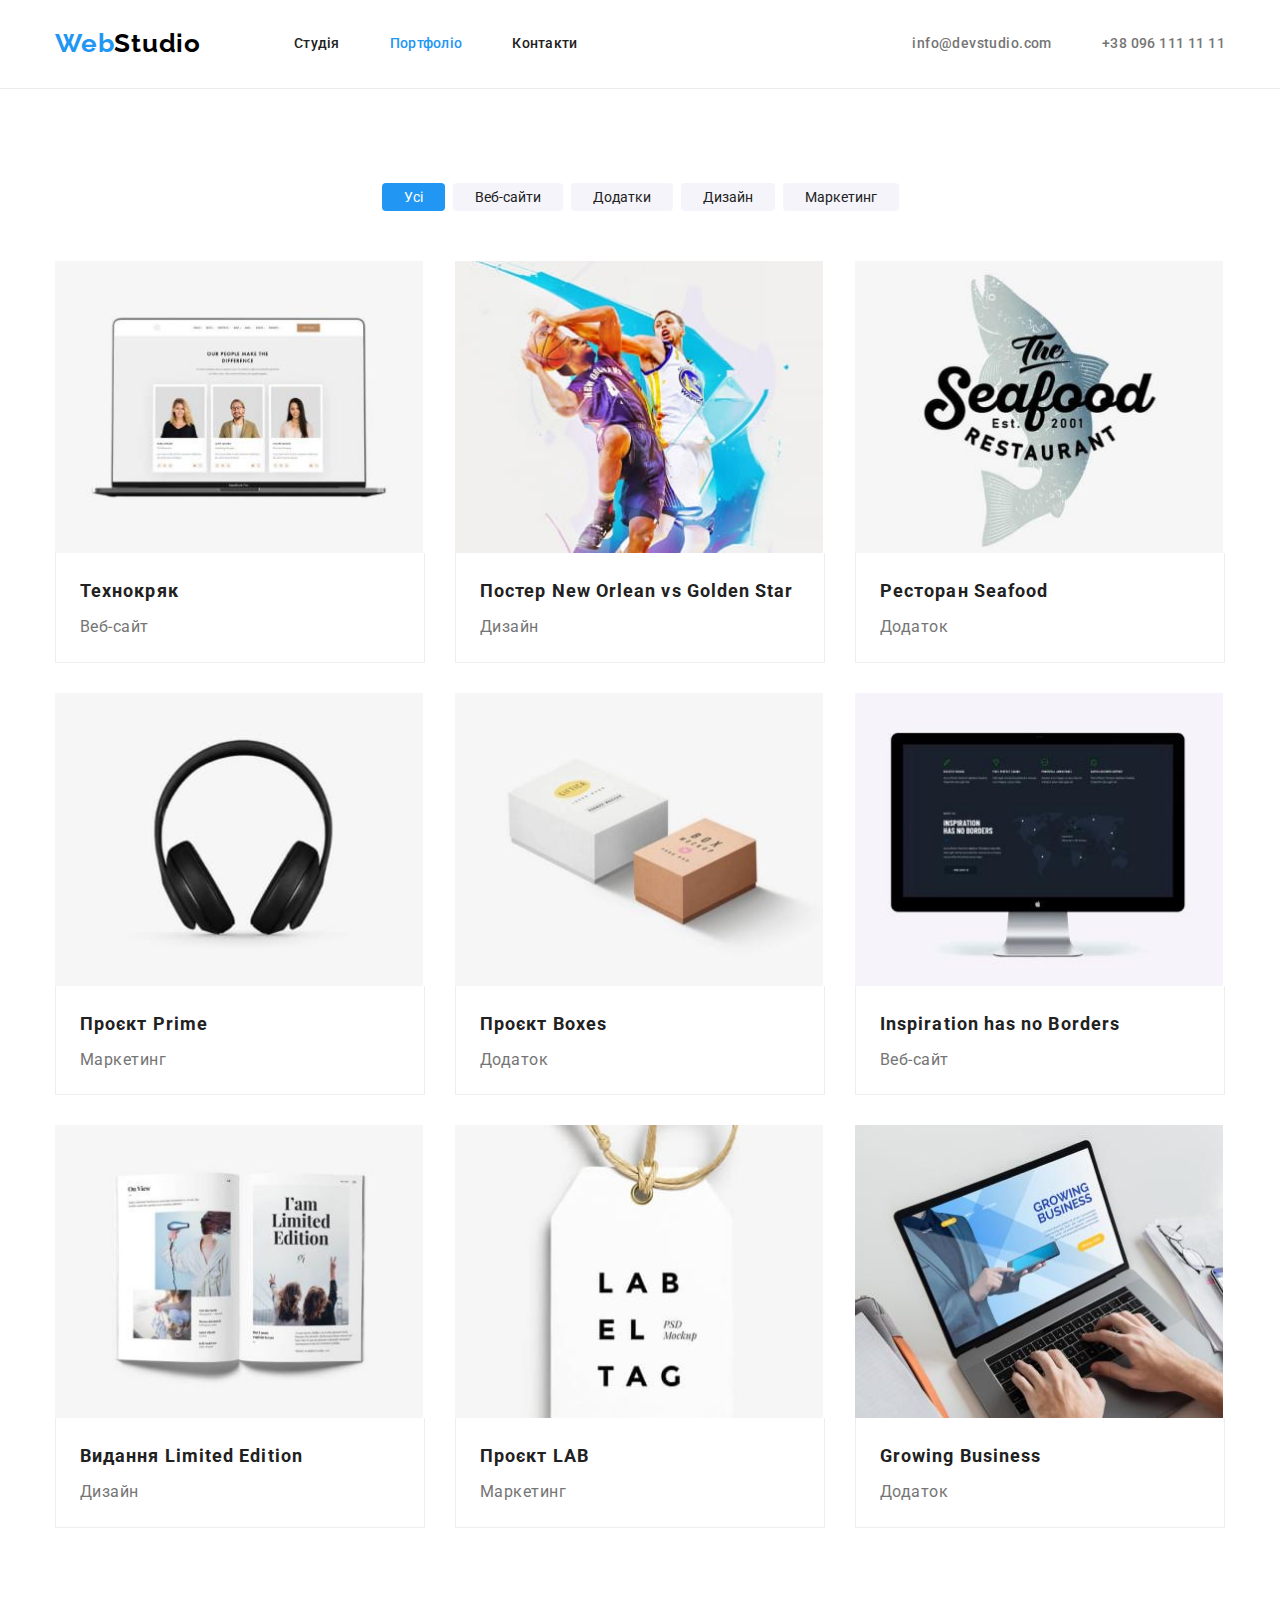
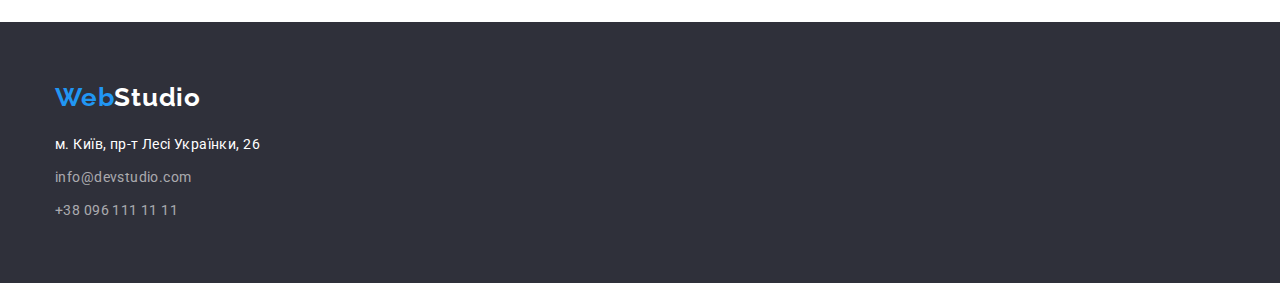
==== portfolio.html @ fe760b03 "Initial commit" ====
<!DOCTYPE html>
<html lang="uk">
  <head>
    <meta charset="UTF-8" />
    <meta http-equiv="X-UA-Compatible" content="IE=edge" />
    <meta name="viewport" content="width=device-width, initial-scale=1.0" />
    <title>Webstudio</title>
    <link rel="preconnect" href="https://fonts.googleapis.com" />
    <link rel="preconnect" href="https://fonts.gstatic.com" crossorigin />
    <link
      href="https://fonts.googleapis.com/css2?family=Raleway:wght@700&family=Roboto:wght@400;500;700;900&display=swap"
      rel="stylesheet"
    />
    <link
      rel="stylesheet"
      href="https://cdn.jsdelivr.net/npm/modern-normalize@2.0.0/modern-normalize.min.css"
    />
    <link rel="stylesheet" href="./css/styles.css" />
  </head>
  <body>
    <header class="header">
      <div class="container header-container">
        <a class="logo" lang="en" href="./index.html">
          Web<span class="logo-black">Studio</span></a
        >
        <nav>
          <ul class="links">
            <li class="header-item">
              <a class="header-link" href="./index.html">Студія</a>
            </li>
            <li class="header-item">
              <a class="header-link current" href="./portfolio.html"
                >Портфоліо</a
              >
            </li>
            <li class="header-item">
              <a class="header-link" href="">Контакти</a>
            </li>
          </ul>
        </nav>
        <ul class="contacts">
          <li class="contact-item">
            <a class="email" href="mailto:info@devstudio.com"
              >info@devstudio.com</a
            >
          </li>
          <li class="contact-item">
            <a class="phone-number" href="tel:+380961111111"
              >+38 096 111 11 11</a
            >
          </li>
        </ul>
      </div>
    </header>
    <main>
      <section class="section">
        <div class="container">
          <ul class="buttons">
            <li class="filter-item">
              <button class="filter filter-main" type="button">Усі</button>
            </li>
            <li class="filter-item">
              <button class="filter" type="button">Веб-сайти</button>
            </li>
            <li class="filter-item">
              <button class="filter" type="button">Додатки</button>
            </li>
            <li class="filter-item">
              <button class="filter" type="button">Дизайн</button>
            </li>
            <li class="filter-item">
              <button class="filter" type="button">Маркетинг</button>
            </li>
          </ul>

          <ul class="service">
            <li class="projects">
              <a class="project-item" href="">
                <img
                  class="project-photo"
                  src="./images-portfolio/website.jpg"
                  alt="website"
                />
                <div class="des-project">
                  <h3 class="name">Технокряк</h3>
                  <p class="works">Веб-сайт</p>
                </div>
              </a>
            </li>
            <li class="projects">
              <a class="project-item" href="">
                <img
                  class="project-photo"
                  src="./images-portfolio/poster.jpg"
                  alt="poster"
                />
                <div class="des-project">
                  <h3 class="name">
                    Постер
                    <span lang="en">New Orlean vs Golden Star</span>
                  </h3>
                  <p class="works">Дизайн</p>
                </div>
              </a>
            </li>
            <li class="projects">
              <a class="project-item" href="">
                <img
                  class="project-photo"
                  src="./images-portfolio/logo.jpg"
                  alt="logo"
                />
                <div class="des-project">
                  <h3 class="name">
                    Ресторан
                    <span lang="en">Seafood</span>
                  </h3>
                  <p class="works">Додаток</p>
                </div>
              </a>
            </li>
            <li class="projects">
              <a class="project-item" href="">
                <img
                  class="project-photo"
                  src="./images-portfolio/headphones.jpg"
                  alt="headphones"
                />
                <div class="des-project">
                  <h3 class="name">
                    Проєкт
                    <span lang="en">Prime</span>
                  </h3>
                  <p class="works">Маркетинг</p>
                </div>
              </a>
            </li>
            <li class="projects">
              <a class="project-item" href="">
                <img
                  class="project-photo"
                  src="./images-portfolio/boxes.jpg"
                  alt="boxes"
                />
                <div class="des-project">
                  <h3 class="name">
                    Проєкт
                    <span lang="en">Boxes</span>
                  </h3>
                  <p class="works">Додаток</p>
                </div>
              </a>
            </li>
            <li class="projects">
              <a class="project-item" href="">
                <img
                  class="project-photo"
                  src="./images-portfolio/PC.jpg"
                  alt="PC"
                />
                <div class="des-project">
                  <h3 class="name">
                    <span lang="en">Inspiration has no Borders</span>
                  </h3>
                  <p class="works">Веб-сайт</p>
                </div>
              </a>
            </li>
            <li class="projects">
              <a class="project-item" href="">
                <img
                  class="project-photo"
                  src="./images-portfolio/book.jpg"
                  alt="book"
                />
                <div class="des-project">
                  <h3 class="name">
                    Видання
                    <span lang="en">Limited Edition</span>
                  </h3>
                  <p class="works">Дизайн</p>
                </div>
              </a>
            </li>
            <li class="projects">
              <a class="project-item" href="">
                <img
                  class="project-photo"
                  src="./images-portfolio/label.jpg"
                  alt="label"
                />
                <div class="des-project">
                  <h3 class="name">
                    Проєкт
                    <span lang="en">LAB</span>
                  </h3>
                  <p class="works">Маркетинг</p>
                </div>
              </a>
            </li>
            <li class="projects">
              <a class="project-item" href="">
                <img
                  class="project-photo"
                  src="./images-portfolio/notebook.jpg"
                  alt="notebook"
                />
                <div class="des-project">
                  <h3 class="name">
                    <span lang="en">Growing Business</span>
                  </h3>
                  <p class="works">Додаток</p>
                </div>
              </a>
            </li>
          </ul>
        </div>
      </section>
    </main>
    <footer class="footer">
      <div class="container">
        <a class="logo end" lang="en" href="./index.html">
          Web<span class="logo-white">Studio</span></a
        >
        <address>
          <p class="address">м. Київ, пр-т Лесі Українки, 26</p>

          <a class="email-footer" href="mailto:info@devstudio.com"
            >info@devstudio.com</a
          >

          <a class="phone-number-footer" href="tel:+380961111111"
            >+38 096 111 11 11</a
          >
        </address>
      </div>
    </footer>
  </body>
</html>
---- css/styles.css ----
:root {
  --main-color: #ffffff;
  --second-color: #212121;
  --third-color: #757575;
  --buttom-color-1: #2196f3;
  --buttom-color-2: #188ce8;
  --buttom-color-3: #f5f4fa;
}

body {
  font-family: "Roboto", sans-serif;
  background-color: var(--main-color);
  color: var(--second-color);
  font-weight: 400;
  font-size: 14px;
  line-height: 1.7;
  letter-spacing: 0.03em;
}

h1,
h2,
h3,
h4,
h5,
h6,
p {
  margin: 0;
}

img {
  display: block;
}

ul {
  list-style: none;
  margin: 0;
  padding: 0;
}

.container {
  /** outline: 1px solid red; */
  width: 1200px;
  padding-left: 15px;
  padding-right: 15px;
  margin-left: auto;
  margin-right: auto;
}

.section {
  padding-top: 94px;
  padding-bottom: 94px;
}

address {
  margin-top: 20px;
}

/**
|====================
| Header section
|====================
*/

.header {
  border-bottom: 1px solid #ececec;
}

.header-container {
  display: flex;
  align-items: center;
}

.logo {
  color: var(--buttom-color-1);
  font-family: "Raleway", sans-serif;
  font-weight: 700;
  font-size: 26px;
  line-height: 1.2;
  letter-spacing: 0.03em;
  text-decoration: none;
  margin-right: 93px;
}

.logo.end {
  color: var(--buttom-color-1);
  font-family: "Raleway", sans-serif;
  font-weight: 700;
  font-size: 26px;
  line-height: 1.2;
  letter-spacing: 0.03em;
  text-decoration: none;
  margin-right: 0;
}

.header-item {
  margin-right: 50px;
}

.header-item:last-child {
  margin-right: 0;
}

.header-link {
  display: block;
  color: var(--second-color);
  text-decoration: none;
  font-weight: 500;
  font-size: 14px;
  letter-spacing: 0.02em;
  padding-top: 32px;
  padding-bottom: 32px;
}

.header-link.current {
  color: var(--buttom-color-1);
}

.logo-black {
  color: black;
}

.logo-white {
  color: var(--main-color);
  margin-right: 0;
}

.links {
  display: flex;
  align-items: center;
  padding: 0;
  margin: 0;
}

.header-link.current:hover,
.header-link:hover,
.contact-item:hover,
.email:hover,
.phone-number:hover,
.email-footer:hover,
.phone-number-footer:hover {
  cursor: pointer;
  color: var(--buttom-color-1);
}

.header-link.current:focus,
.header-link:focus,
.contact-item:focus,
.email:focus,
.phone-number:focus,
.email-footer:focus,
.phone-number-footer:focus {
  cursor: pointer;
  color: var(--buttom-color-1);
}

.contacts {
  display: flex;
  align-items: center;
  margin-left: auto;
  padding: 0;
}

.contact-item {
  margin-right: 50px;
}

.contact-item:last-child {
  margin-right: 0;
}

.email,
.phone-number {
  display: block;
  font-size: 14px;
  line-height: 1.7;
  letter-spacing: 0.03em;
  color: var(--third-color);
  text-decoration: none;
  padding-top: 32px;
  padding-bottom: 32px;
  font-weight: 500;
}

/**
|====================
| Title section + main btn
|====================
*/

.title,
.footer {
  background: #2f303a;
  color: var(--main-color);
}

.title.section {
  padding-top: 200px;
  padding-bottom: 200px;
}

.main-title {
  font-weight: 900;
  font-size: 44px;
  line-height: 1.3;
  text-align: center;
  letter-spacing: 0.06em;
  text-transform: uppercase;
  margin-bottom: 30px;

  width: 696px;
  margin-left: auto;
  margin-right: auto;
}

.main-btn {
  display: block;
  background-color: var(--buttom-color-1);
  color: var(--main-color);
  margin-left: auto;
  margin-right: auto;
  border-radius: 4px;
  width: 216px;
  height: 50px;
  font-weight: 700;
  font-size: 16px;
  line-height: 1.875;
  letter-spacing: 0.06em;
  text-align: center;
}

.main-btn:hover {
  background-color: var(--buttom-color-2);
}

.main-btn:focus {
  background-color: var(--buttom-color-2);
}

/**
|====================
| Description section
|====================
*/

.section .description {
  display: flex;
  align-items: flex-start;
  justify-content: center;
}

.feature {
  margin-right: 30px;
  width: 270px;
}

.feature:last-child {
  margin-right: 0;
}

.feature-title {
  font-weight: 700;
  font-size: 14px;
  line-height: 1.1;
  letter-spacing: 0.03em;
  text-transform: uppercase;
  margin-bottom: 10px;
  color: var(--second-color);
}

.feature-text {
  font-size: 14px;
  line-height: 1.7;
  letter-spacing: 0.03em;
  color: var(--third-color);
}

/**
|====================
| Main-title-metier section
|====================
*/

.main-title-metier.section {
  padding-top: 0;
}

.title-metier,
.title-team {
  font-weight: 700;
  font-size: 36px;
  line-height: 1.1;
  text-align: center;
  letter-spacing: 0.03em;
  margin-left: auto;
  margin-right: auto;
  color: var(--second-color);
  margin-bottom: 50px;
}

.metier-images {
  display: flex;
  align-items: flex-start;
  justify-content: center;
}

.metier-photo {
  margin-right: 30px;
}

.metier-photo:last-child {
  margin-right: 0;
}

/**
|====================
| Team section
|====================
*/

.main-title-team {
  background-color: var(--buttom-color-3);
}

.team-list {
  display: flex;
  align-items: flex-start;
  justify-content: center;
}

.team-card {
  background-color: var(--main-color);
  font-weight: 500;
  font-size: 16px;
  line-height: 1.1;
  text-align: center;
  letter-spacing: 0.03em;

  margin-right: 30px;
}

.team-card:last-child {
  margin-right: 0;
}

/**
.teammate-photo {
  margin-bottom: 30px;
}
*/

.des-mate {
  padding-top: 30px;
  padding-bottom: 30px;
}

.teammate {
  font-weight: 500;
  font-size: 16px;
  line-height: 1.1;
  text-align: center;
  letter-spacing: 0.03em;
  color: var(--second-color);
  margin-left: auto;
  margin-right: auto;
  margin-bottom: 10px;
}

.proffesion {
  font-size: 16px;
  line-height: 1.1;
  text-align: center;
  letter-spacing: 0.03em;
  color: var(--third-color);
  font-weight: 400;
  margin-left: auto;
  margin-right: auto;
}

/**
|====================
| Portfolio. html
| Filter section
|====================
*/

.section .buttons {
  display: flex;
  align-items: center;
  justify-content: center;
  margin-bottom: 50px;
}

.section .filter-item {
  margin-right: 8px;
}

.section .filter-item:last-child {
  margin-right: 0;
}

.filter {
  background-color: var(--buttom-color-3);
  color: var(--second-color);
  border: none;
  padding: 6px 22px;
  border-radius: 4px;
}

.section .filter-main {
  background-color: var(--buttom-color-1);
  color: var(--main-color);
}

.filter-main:hover,
.filter:hover,
.filter-main:focus,
.filter:focus {
  background-color: var(--buttom-color-1);
  color: var(--main-color);
  cursor: pointer;
}

/**
|====================
| contacts (footer)
|====================
*/

.footer {
  padding-top: 60px;
  padding-bottom: 60px;
}

.address {
  margin-bottom: 9px;
  font-style: normal;
  font-size: 14px;
  line-height: 1.7;
  letter-spacing: 0.03em;
  color: var(--main-color);
}

.email-footer,
.phone-number-footer {
  display: block;
  font-size: 14px;
  font-style: normal;
  line-height: 1.7;
  letter-spacing: 0.03em;
  color: rgba(255, 255, 255, 0.6);
  text-decoration: none;
}

.email-footer {
  margin-bottom: 9px;
}

/**
|====================
|Service section
|====================
*/

.service {
  list-style-type: none;

  display: flex;
  flex-wrap: wrap;
  gap: 30px;
}

.projects {
  background-color: var(--main-color);

  flex-basis: calc((100% - 60px) / 3);
}

.project-item {
  text-decoration: none;
}

.project-photo {
  width: 368px;
}

.des-project {
  padding: 20px 24px;
  border-left: 1px solid #eee;
  border-right: 1px solid #eee;
  border-bottom: 1px solid #eee;
}

.name {
  margin-bottom: 4px;

  font-weight: 700;
  font-size: 18px;
  line-height: 2;
  letter-spacing: 0.06em;
  color: var(--second-color);
}

.works {
  font-size: 16px;
  line-height: 1.8;
  letter-spacing: 0.03em;
  color: var(--third-color);
}
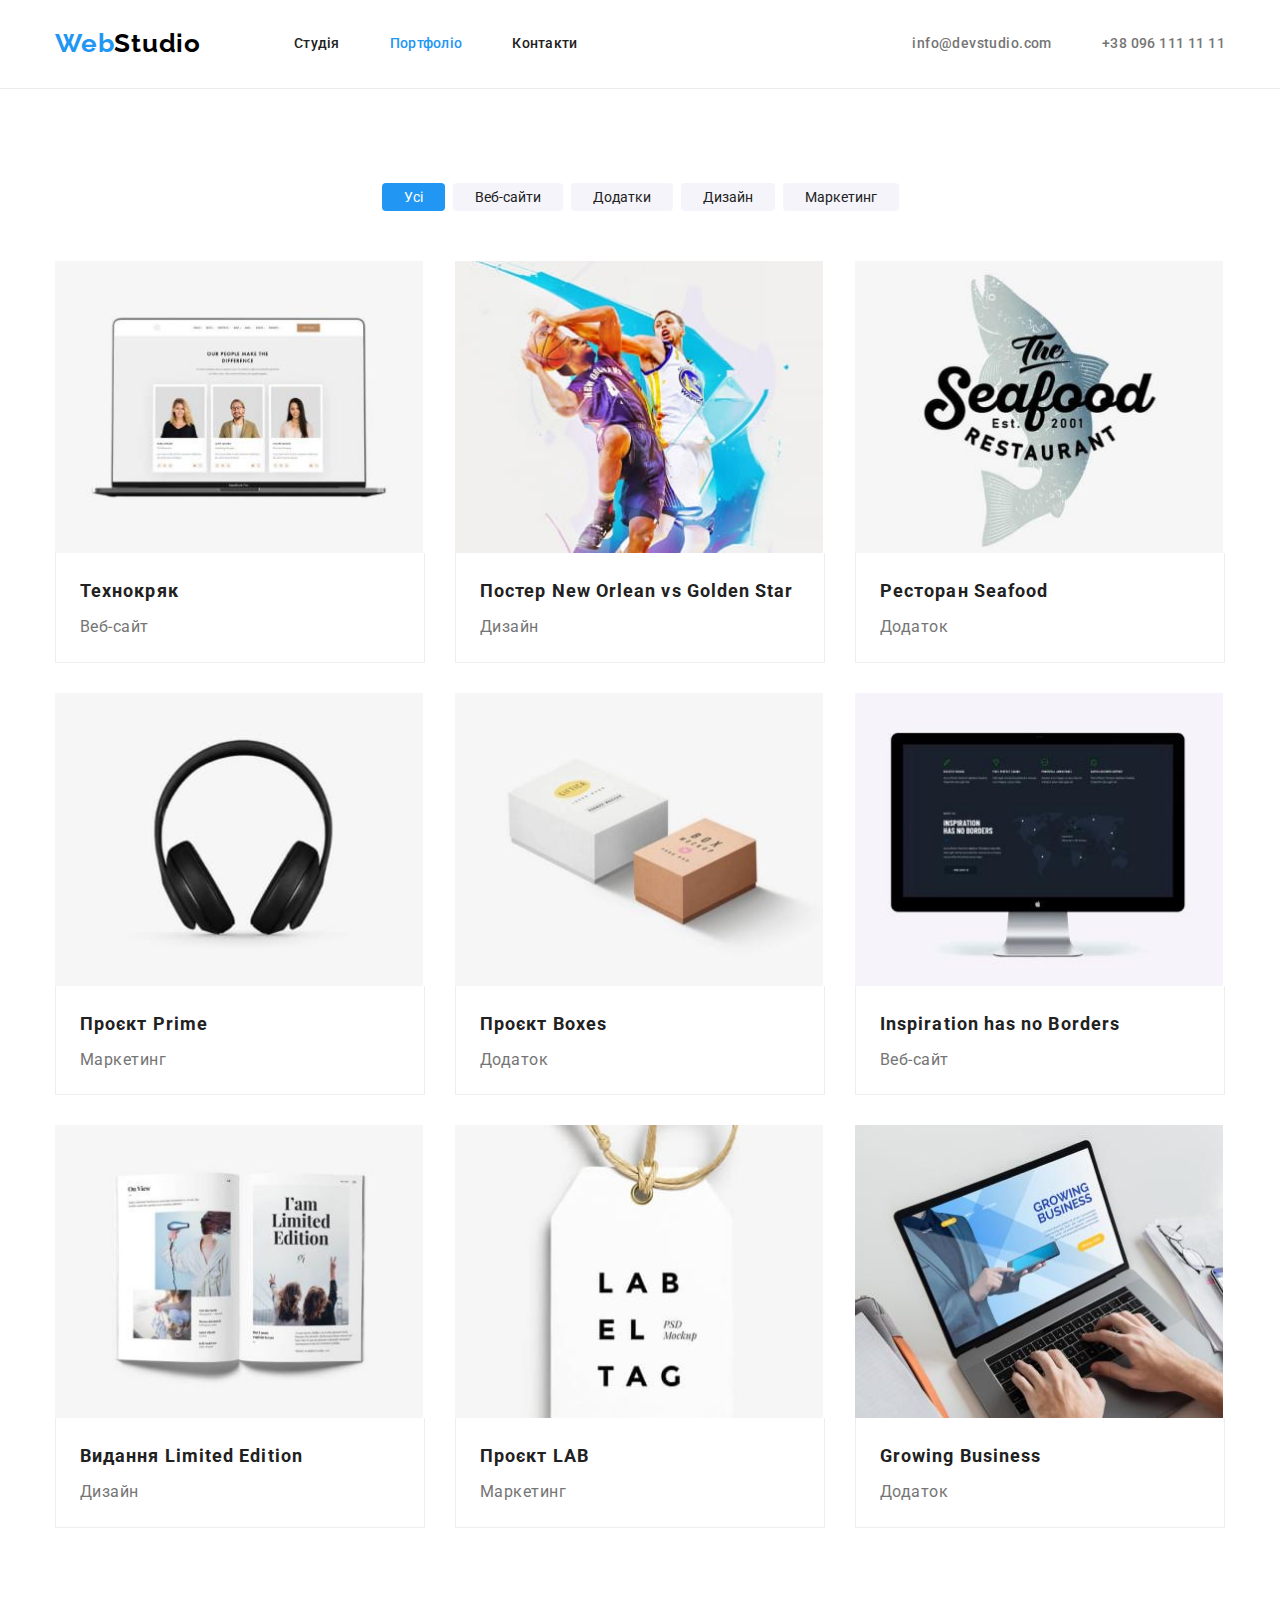
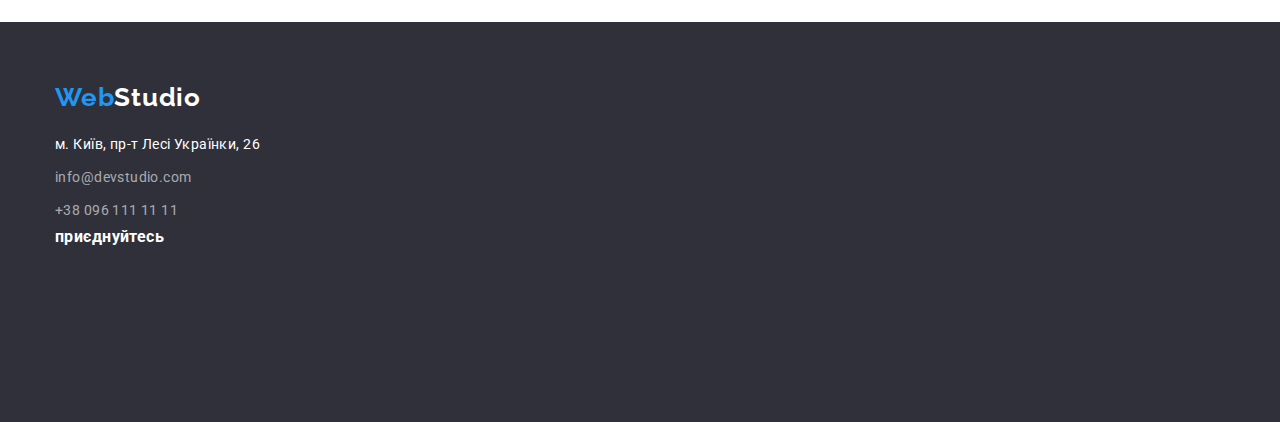
==== commit b3da058d: "Update portfolio.html" ====
--- a/portfolio.html
+++ b/portfolio.html
@@ -218,21 +218,56 @@
       </section>
     </main>
     <footer class="footer">
-      <div class="container">
-        <a class="logo end" lang="en" href="./index.html">
-          Web<span class="logo-white">Studio</span></a
-        >
-        <address>
-          <p class="address">м. Київ, пр-т Лесі Українки, 26</p>
+      <div class="container footer-cont">
+        <div class="footer-contacts">
+          <a class="logo end" lang="en" href="./index.html">
+            Web<span class="logo-white">Studio</span></a
+          >
+          <address>
+            <p class="address">м. Київ, пр-т Лесі Українки, 26</p>
 
-          <a class="email-footer" href="mailto:info@devstudio.com"
-            >info@devstudio.com</a
-          >
+            <a class="email-footer" href="mailto:info@devstudio.com"
+              >info@devstudio.com</a
+            >
 
-          <a class="phone-number-footer" href="tel:+380961111111"
-            >+38 096 111 11 11</a
-          >
-        </address>
+            <a class="phone-number-footer" href="tel:+380961111111"
+              >+38 096 111 11 11</a
+            >
+          </address>
+        </div>
+        <div class="promo">
+          <h3 class="promotion">приєднуйтесь</h3>
+          <ul class="social-list">
+            <li class="social-link">
+              <a class="link" href="https://www.instagram.com/" target="_blank">
+                <svg class="icon-social" width="20" height="20">
+                  <use href="./images/sprite.svg#instagram"></use>
+                </svg>
+              </a>
+            </li>
+            <li class="social-link">
+              <a class="link" href="https://www.twitter.com" target="_blank">
+                <svg class="icon-social" width="20" height="20">
+                  <use href="./images/sprite.svg#twitter"></use>
+                </svg>
+              </a>
+            </li>
+            <li class="social-link">
+              <a class="link" href="https://www.facebook.com" target="_blank">
+                <svg class="icon-social" width="20" height="20">
+                  <use href="./images/sprite.svg#facebook"></use>
+                </svg>
+              </a>
+            </li>
+            <li class="social-link">
+              <a class="link" href="https://www.linkedin.com/" target="_blank">
+                <svg class="icon-social" width="20" height="20">
+                  <use href="./images/sprite.svg#linkedin"></use>
+                </svg>
+              </a>
+            </li>
+          </ul>
+        </div>
       </div>
     </footer>
   </body>
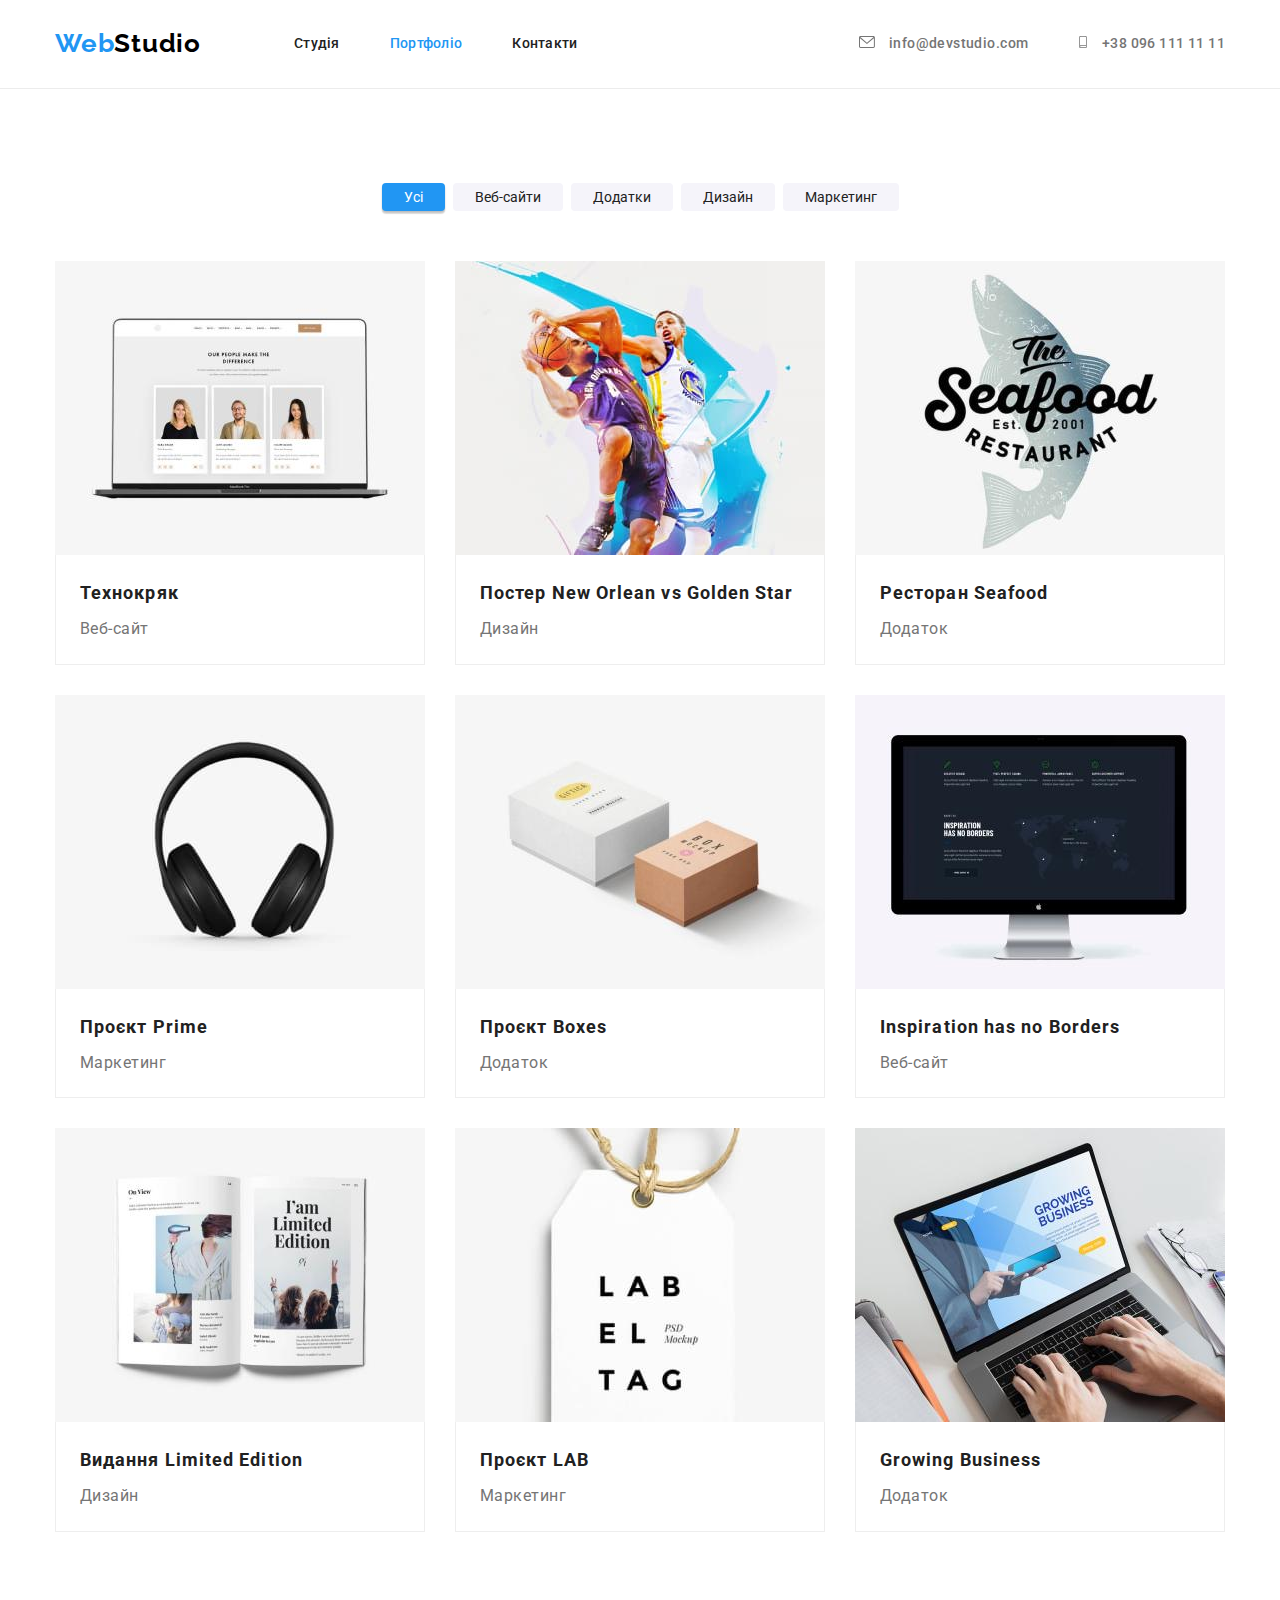
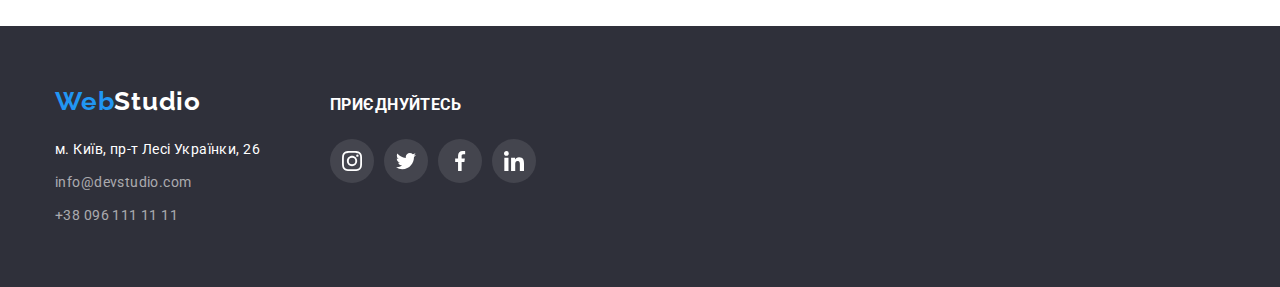
==== commit 112ff3e8: "Update portfolio.html" ====
--- a/portfolio.html
+++ b/portfolio.html
@@ -41,12 +41,18 @@
         <ul class="contacts">
           <li class="contact-item">
             <a class="email" href="mailto:info@devstudio.com"
-              >info@devstudio.com</a
+              ><svg class="email-icon" width="16" height="12">
+                <use href="./images/sprite.svg#envelope"></use>
+              </svg>
+              info@devstudio.com</a
             >
           </li>
           <li class="contact-item">
             <a class="phone-number" href="tel:+380961111111"
-              >+38 096 111 11 11</a
+              ><svg class="smartphone-icon" width="10" height="12">
+                <use href="./images/sprite.svg#smartphone"></use>
+              </svg>
+              +38 096 111 11 11</a
             >
           </li>
         </ul>
--- a/css/styles.css
+++ b/css/styles.css
@@ -161,6 +161,9 @@
 }
 
 .contact-item {
+  display: flex;
+  justify-content: center;
+  align-items: center;
   margin-right: 50px;
 }
 
@@ -181,13 +184,39 @@
   font-weight: 500;
 }
 
+.email-icon {
+  fill: currentColor;
+  margin-right: 10px;
+}
+
+.smartphone-icon {
+  fill: currentColor;
+  margin-right: 10px;
+}
+
 /**
 |====================
 | Title section + main btn
 |====================
 */
 
-.title,
+.title {
+  margin-left: auto;
+  margin-right: auto;
+  color: var(--main-color);
+  max-width: 1600px;
+  background-color: #c4c4c4;
+  background-image: linear-gradient(
+      to right,
+      rgba(47, 48, 58, 0.4),
+      rgba(47, 48, 58, 0.4)
+    ),
+    url(../images/header_img.jpg);
+  background-repeat: no-repeat;
+  background-position: center;
+  background-size: cover;
+}
+
 .footer {
   background: #2f303a;
   color: var(--main-color);
@@ -226,14 +255,14 @@
   line-height: 1.875;
   letter-spacing: 0.06em;
   text-align: center;
-}
-
-.main-btn:hover {
-  background-color: var(--buttom-color-2);
-}
-
+  border: none;
+  box-shadow: 0 4px 4px 0 rgba(0, 0, 0, 0.15);
+}
+
+.main-btn:hover,
 .main-btn:focus {
   background-color: var(--buttom-color-2);
+  box-shadow: 0 4px 4px 0 rgba(0, 0, 0, 0.15);
 }
 
 /**
@@ -255,6 +284,17 @@
 
 .feature:last-child {
   margin-right: 0;
+}
+
+.back-for-svg {
+  display: block;
+  height: 120px;
+  border-radius: 4px;
+  background-color: #f5f4fa;
+  margin-bottom: 30px;
+  display: flex;
+  align-items: center;
+  justify-content: center;
 }
 
 .feature-title {
@@ -334,12 +374,55 @@
   line-height: 1.1;
   text-align: center;
   letter-spacing: 0.03em;
-
+  border-radius: 0 0 4px 4px;
+  box-shadow: 0 2px 1px 0 rgba(0, 0, 0, 0.2), 0 1px 1px 0 rgba(0, 0, 0, 0.14),
+    0 1px 3px 0 rgba(0, 0, 0, 0.12);
   margin-right: 30px;
 }
 
 .team-card:last-child {
   margin-right: 0;
+}
+
+.social-list {
+  display: flex;
+  flex-direction: row;
+  justify-content: center;
+  gap: 10px;
+  align-items: center;
+  border-radius: 50%;
+}
+
+.social-link {
+  /* outline: 1px solid red; */
+  background-repeat: no-repeat;
+  background-size: 20px;
+  background-position: center;
+  cursor: pointer;
+}
+
+.link {
+  background-color: #fff;
+  border-radius: 50%;
+  background-size: cover;
+  background-position: center;
+  height: 44px;
+  width: 44px;
+  display: flex;
+  justify-content: center;
+  align-items: center;
+}
+
+.link:is(:hover, :focus) {
+  background-color: #2196f3;
+}
+
+.icon-social {
+  fill: #afb1b8;
+}
+
+.link:is(:hover, :focus) .icon-social {
+  fill: #ffffff;
 }
 
 /**
@@ -374,6 +457,66 @@
   font-weight: 400;
   margin-left: auto;
   margin-right: auto;
+  margin-bottom: 16px;
+}
+
+/**
+|====================
+| Clients
+|====================
+*/
+
+.title-clients {
+  font-weight: 700;
+  font-size: 36px;
+  line-height: 1.1;
+  text-align: center;
+  letter-spacing: 0.03em;
+  margin-left: auto;
+  margin-right: auto;
+  color: var(--second-color);
+  margin-bottom: 50px;
+}
+
+.clients-list {
+  display: flex;
+  align-items: flex-start;
+  justify-content: center;
+}
+
+.client-item {
+  margin-right: 30px;
+  /* background-size: 106px 60px; */
+  background-repeat: no-repeat;
+  background-position: center;
+  cursor: pointer;
+}
+
+.client-item:last-child {
+  margin-right: 0;
+}
+
+.link-logo {
+  display: flex;
+  justify-content: center;
+  align-items: center;
+  border: 1px solid #afb1b8;
+  border-radius: 4px;
+  width: 170px;
+  height: 92px;
+  outline: none;
+}
+
+.icon-logo {
+  fill: #afb1b8;
+}
+
+.link-logo:is(:hover, :focus) {
+  border: 1px solid #2196f3;
+}
+
+.link-logo:is(:hover, :focus) .icon-logo {
+  fill: #2196f3;
 }
 
 /**
@@ -409,6 +552,8 @@
 .section .filter-main {
   background-color: var(--buttom-color-1);
   color: var(--main-color);
+  box-shadow: 0 2px 2px 0 rgba(0, 0, 0, 0.12), 0 1px 2px 0 rgba(0, 0, 0, 0.08),
+    0 3px 1px 0 rgba(0, 0, 0, 0.1);
 }
 
 .filter-main:hover,
@@ -418,6 +563,8 @@
   background-color: var(--buttom-color-1);
   color: var(--main-color);
   cursor: pointer;
+  box-shadow: 0 2px 2px 0 rgba(0, 0, 0, 0.12), 0 1px 2px 0 rgba(0, 0, 0, 0.08),
+    0 3px 1px 0 rgba(0, 0, 0, 0.1);
 }
 
 /**
@@ -429,6 +576,24 @@
 .footer {
   padding-top: 60px;
   padding-bottom: 60px;
+}
+
+.footer-cont {
+  display: flex;
+  flex-direction: row;
+  align-items: baseline;
+}
+
+.footer-contacts {
+  margin-right: 70px;
+}
+
+.promotion {
+  font-family: var(--font-family);
+  font-weight: 700;
+  text-transform: uppercase;
+  color: #fff;
+  margin-bottom: 20px;
 }
 
 .address {
@@ -455,6 +620,32 @@
   margin-bottom: 9px;
 }
 
+.promo {
+  display: flex;
+  flex-direction: column;
+  justify-content: center;
+  align-content: center;
+}
+
+.promo .social-list {
+  margin-left: 0;
+  margin-right: 0;
+  gap: 10px;
+  margin-bottom: 0;
+}
+
+.promo .link {
+  background-color: rgba(255, 255, 255, 0.1);
+}
+
+.promo .link:is(:hover, :focus) {
+  background-color: #2196f3;
+}
+
+.promo .icon-social {
+  fill: #fff;
+}
+
 /**
 |====================
 |Service section
@@ -475,12 +666,19 @@
   flex-basis: calc((100% - 60px) / 3);
 }
 
+.project-item:hover,
+.project-item:focus {
+  box-shadow: 1px 4px 6px 0 rgba(0, 0, 0, 0.16), 0 4px 4px 0 rgba(0, 0, 0, 0.06),
+    0 1px 1px 0 rgba(0, 0, 0, 0.12);
+}
+
 .project-item {
+  display: block;
   text-decoration: none;
 }
 
 .project-photo {
-  width: 368px;
+  width: 370px;
 }
 
 .des-project {
